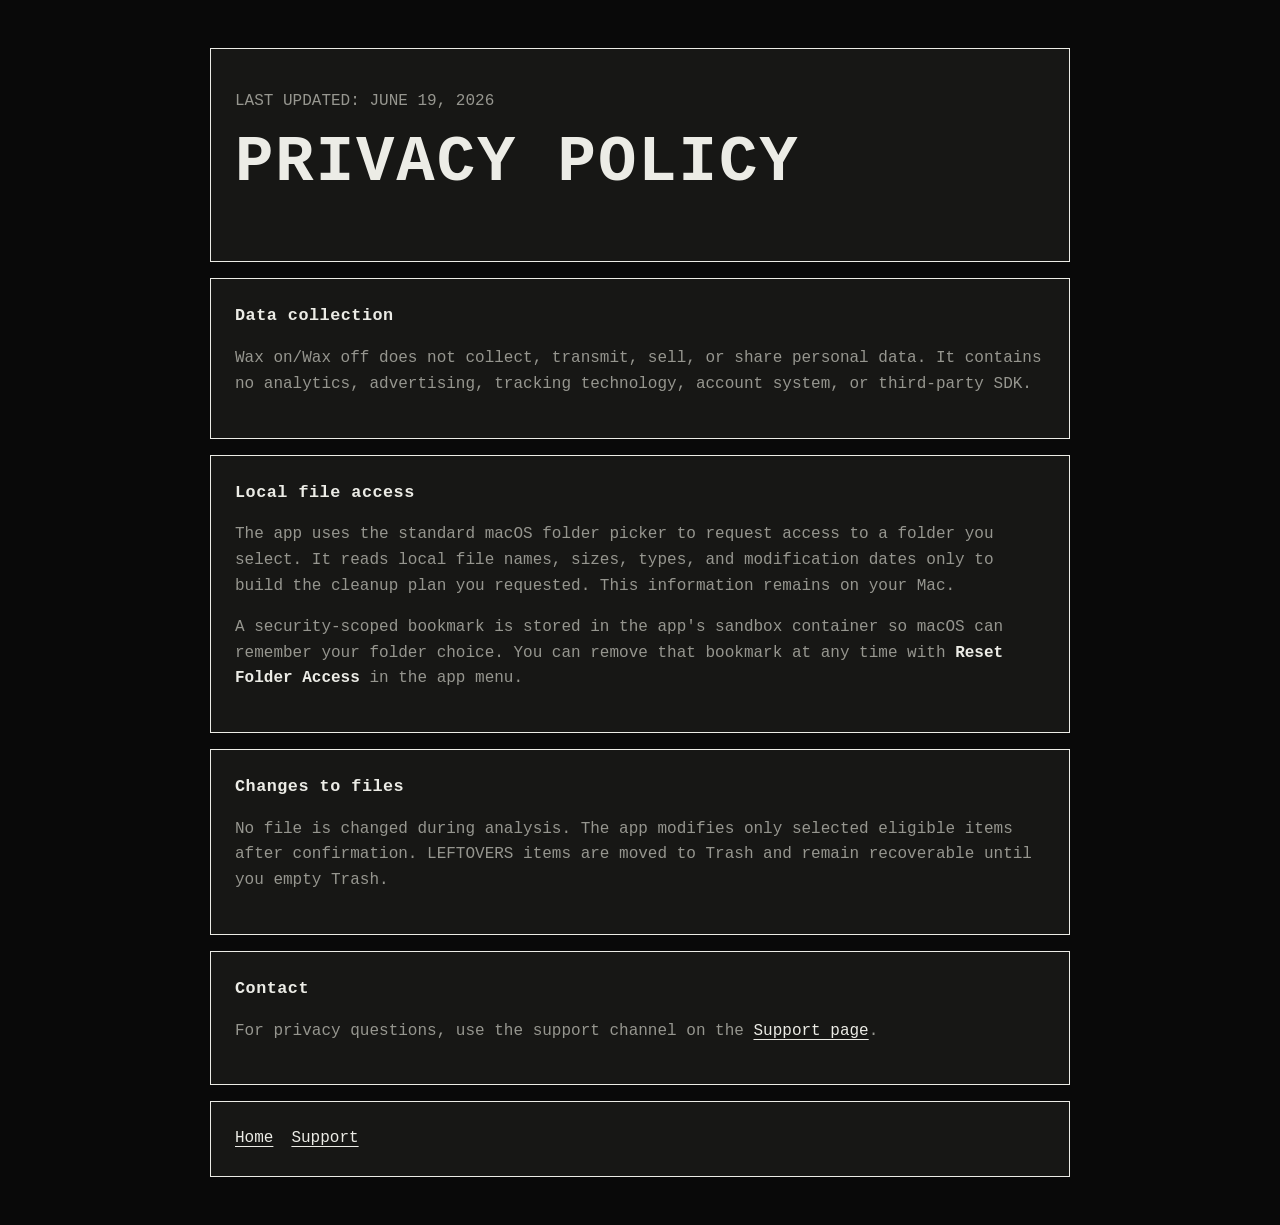
==== docs/privacy.html @ 549b6d65 "Rebuild as sandboxed Mac App Store app" ====
<!doctype html>
<html lang="en">
<head>
  <meta charset="utf-8">
  <meta name="viewport" content="width=device-width, initial-scale=1">
  <title>Privacy Policy — Wax on/Wax off</title>
  <link rel="stylesheet" href="styles.css">
</head>
<body>
  <main>
    <header><p>LAST UPDATED: JUNE 19, 2026</p><h1>PRIVACY POLICY</h1></header>
    <section>
      <h2>Data collection</h2>
      <p>Wax on/Wax off does not collect, transmit, sell, or share personal data. It contains no analytics, advertising, tracking technology, account system, or third-party SDK.</p>
    </section>
    <section>
      <h2>Local file access</h2>
      <p>The app uses the standard macOS folder picker to request access to a folder you select. It reads local file names, sizes, types, and modification dates only to build the cleanup plan you requested. This information remains on your Mac.</p>
      <p>A security-scoped bookmark is stored in the app's sandbox container so macOS can remember your folder choice. You can remove that bookmark at any time with <strong>Reset Folder Access</strong> in the app menu.</p>
    </section>
    <section>
      <h2>Changes to files</h2>
      <p>No file is changed during analysis. The app modifies only selected eligible items after confirmation. LEFTOVERS items are moved to Trash and remain recoverable until you empty Trash.</p>
    </section>
    <section>
      <h2>Contact</h2>
      <p>For privacy questions, use the support channel on the <a href="support.html">Support page</a>.</p>
    </section>
    <section><nav><a href="index.html">Home</a><a href="support.html">Support</a></nav></section>
  </main>
</body>
</html>
---- docs/styles.css ----
:root {
  color-scheme: dark;
  --background: #090909;
  --panel: #171715;
  --ink: #ecece6;
  --muted: #96968f;
}

* { box-sizing: border-box; }

body {
  margin: 0;
  background: var(--background);
  color: var(--ink);
  font-family: ui-monospace, SFMono-Regular, Menlo, Monaco, Consolas, monospace;
  line-height: 1.6;
}

main {
  width: min(860px, calc(100% - 32px));
  margin: 48px auto;
}

header, section {
  border: 1px solid var(--ink);
  background: var(--panel);
  padding: 24px;
  margin-bottom: 16px;
}

h1, h2 { margin-top: 0; letter-spacing: .03em; }
h1 { font-size: clamp(2rem, 6vw, 4rem); line-height: 1; }
h2 { font-size: 1.05rem; }
p, li { color: var(--muted); }
strong, a { color: var(--ink); }
a { text-underline-offset: 4px; }

.modes {
  display: grid;
  grid-template-columns: repeat(4, 1fr);
  gap: 8px;
  margin: 24px 0;
}

.modes span {
  border: 1px solid var(--ink);
  padding: 10px;
  text-align: center;
  font-weight: 700;
}

nav { display: flex; flex-wrap: wrap; gap: 18px; }

@media (max-width: 620px) {
  .modes { grid-template-columns: repeat(2, 1fr); }
  main { margin-top: 16px; }
}
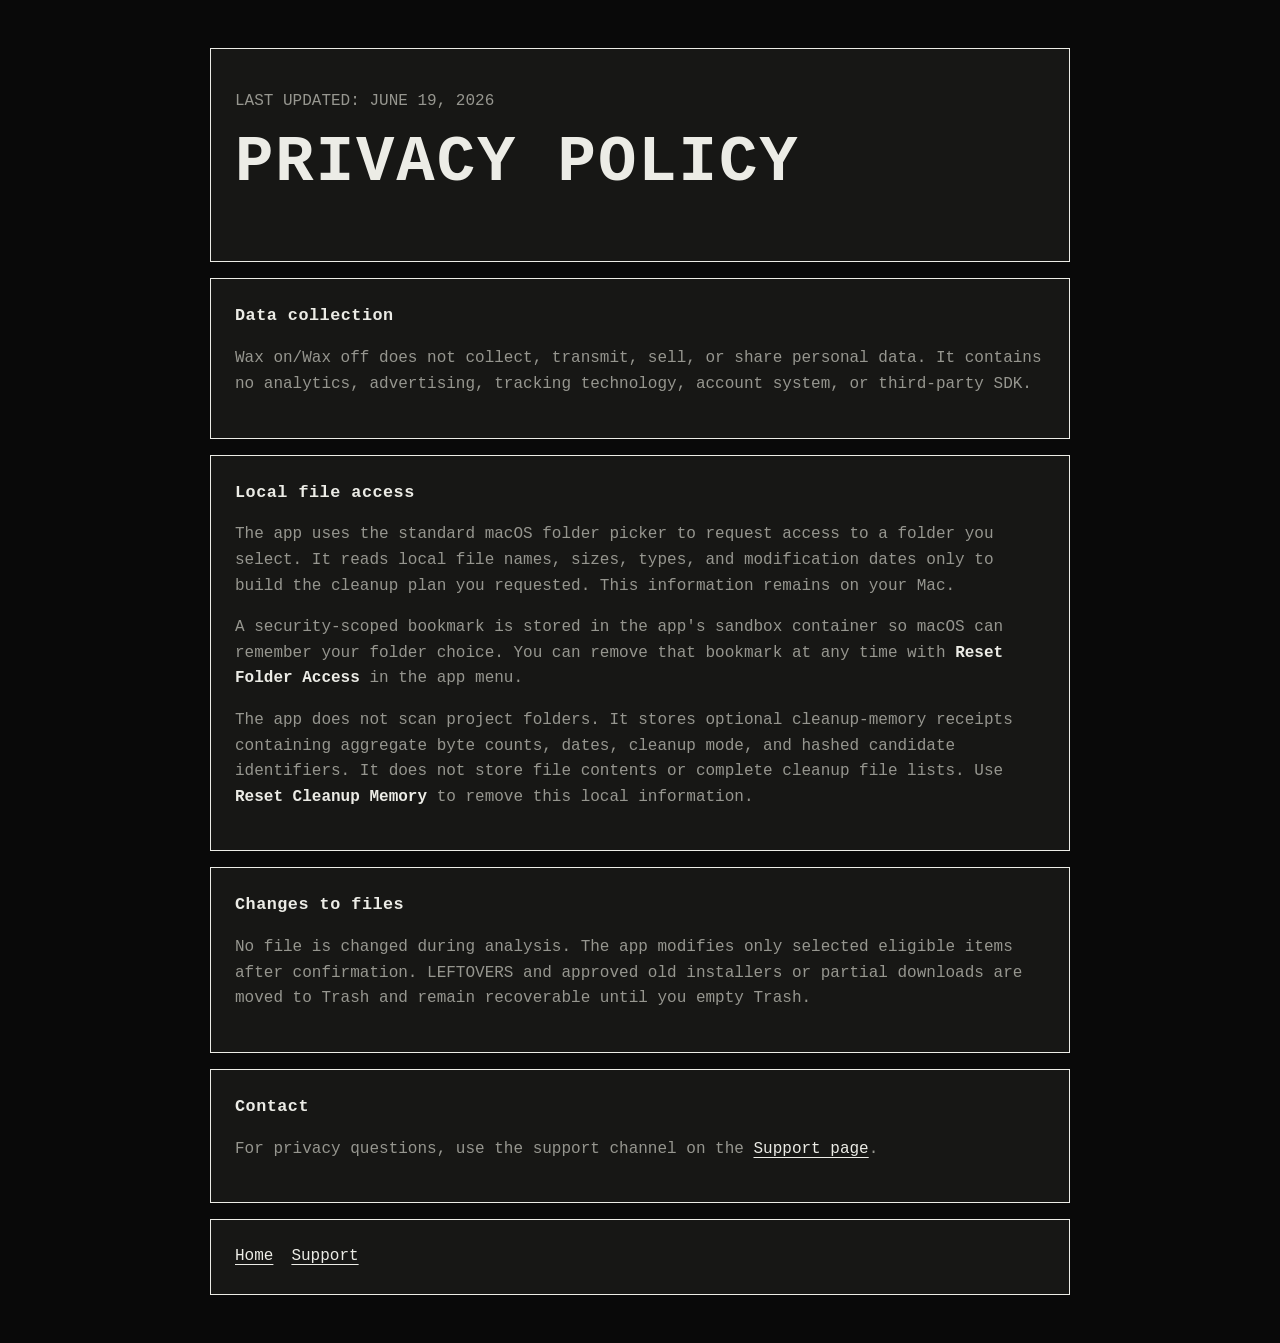
==== commit 9b6b0592: "Fix admin-auth review issue for build 14" ====
--- a/docs/privacy.html
+++ b/docs/privacy.html
@@ -17,10 +17,11 @@
       <h2>Local file access</h2>
       <p>The app uses the standard macOS folder picker to request access to a folder you select. It reads local file names, sizes, types, and modification dates only to build the cleanup plan you requested. This information remains on your Mac.</p>
       <p>A security-scoped bookmark is stored in the app's sandbox container so macOS can remember your folder choice. You can remove that bookmark at any time with <strong>Reset Folder Access</strong> in the app menu.</p>
+      <p>The app does not scan project folders. It stores optional cleanup-memory receipts containing aggregate byte counts, dates, cleanup mode, and hashed candidate identifiers. It does not store file contents or complete cleanup file lists. Use <strong>Reset Cleanup Memory</strong> to remove this local information.</p>
     </section>
     <section>
       <h2>Changes to files</h2>
-      <p>No file is changed during analysis. The app modifies only selected eligible items after confirmation. LEFTOVERS items are moved to Trash and remain recoverable until you empty Trash.</p>
+      <p>No file is changed during analysis. The app modifies only selected eligible items after confirmation. LEFTOVERS and approved old installers or partial downloads are moved to Trash and remain recoverable until you empty Trash.</p>
     </section>
     <section>
       <h2>Contact</h2>
@@ -30,4 +31,3 @@
   </main>
 </body>
 </html>
-
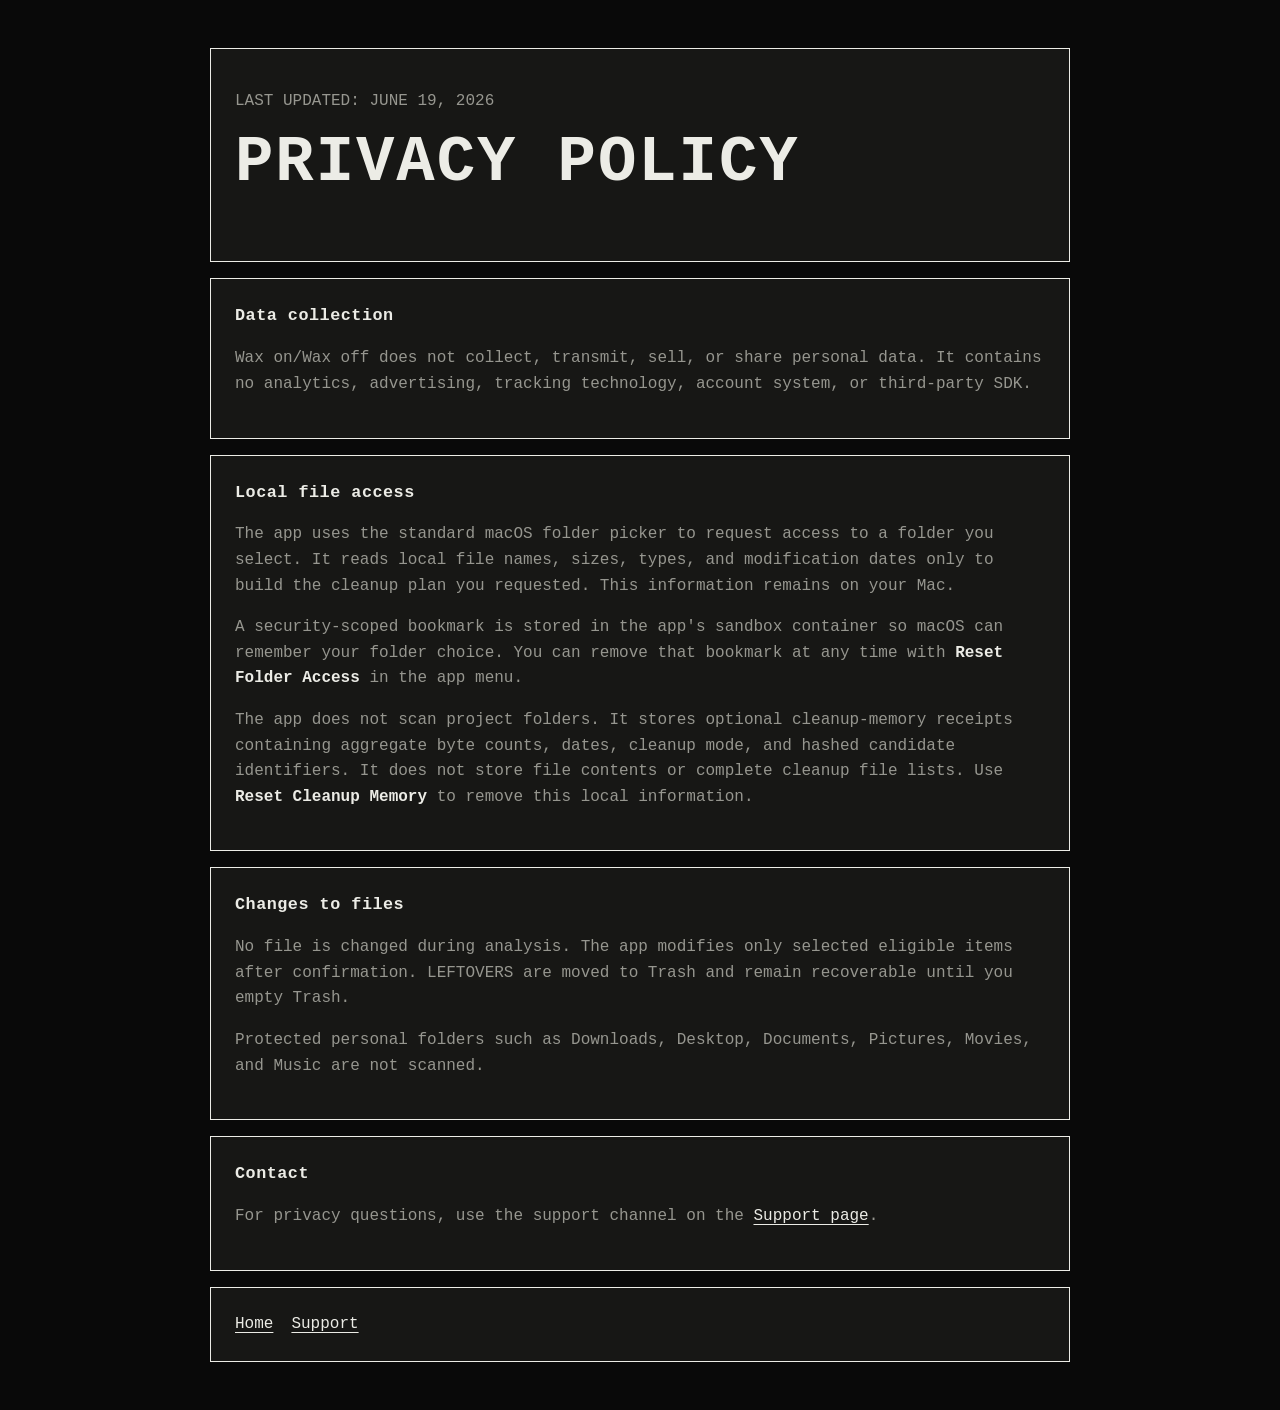
==== commit 6d095f4a: "Remove protected folder scans" ====
--- a/docs/privacy.html
+++ b/docs/privacy.html
@@ -21,7 +21,8 @@
     </section>
     <section>
       <h2>Changes to files</h2>
-      <p>No file is changed during analysis. The app modifies only selected eligible items after confirmation. LEFTOVERS and approved old installers or partial downloads are moved to Trash and remain recoverable until you empty Trash.</p>
+      <p>No file is changed during analysis. The app modifies only selected eligible items after confirmation. LEFTOVERS are moved to Trash and remain recoverable until you empty Trash.</p>
+      <p>Protected personal folders such as Downloads, Desktop, Documents, Pictures, Movies, and Music are not scanned.</p>
     </section>
     <section>
       <h2>Contact</h2>
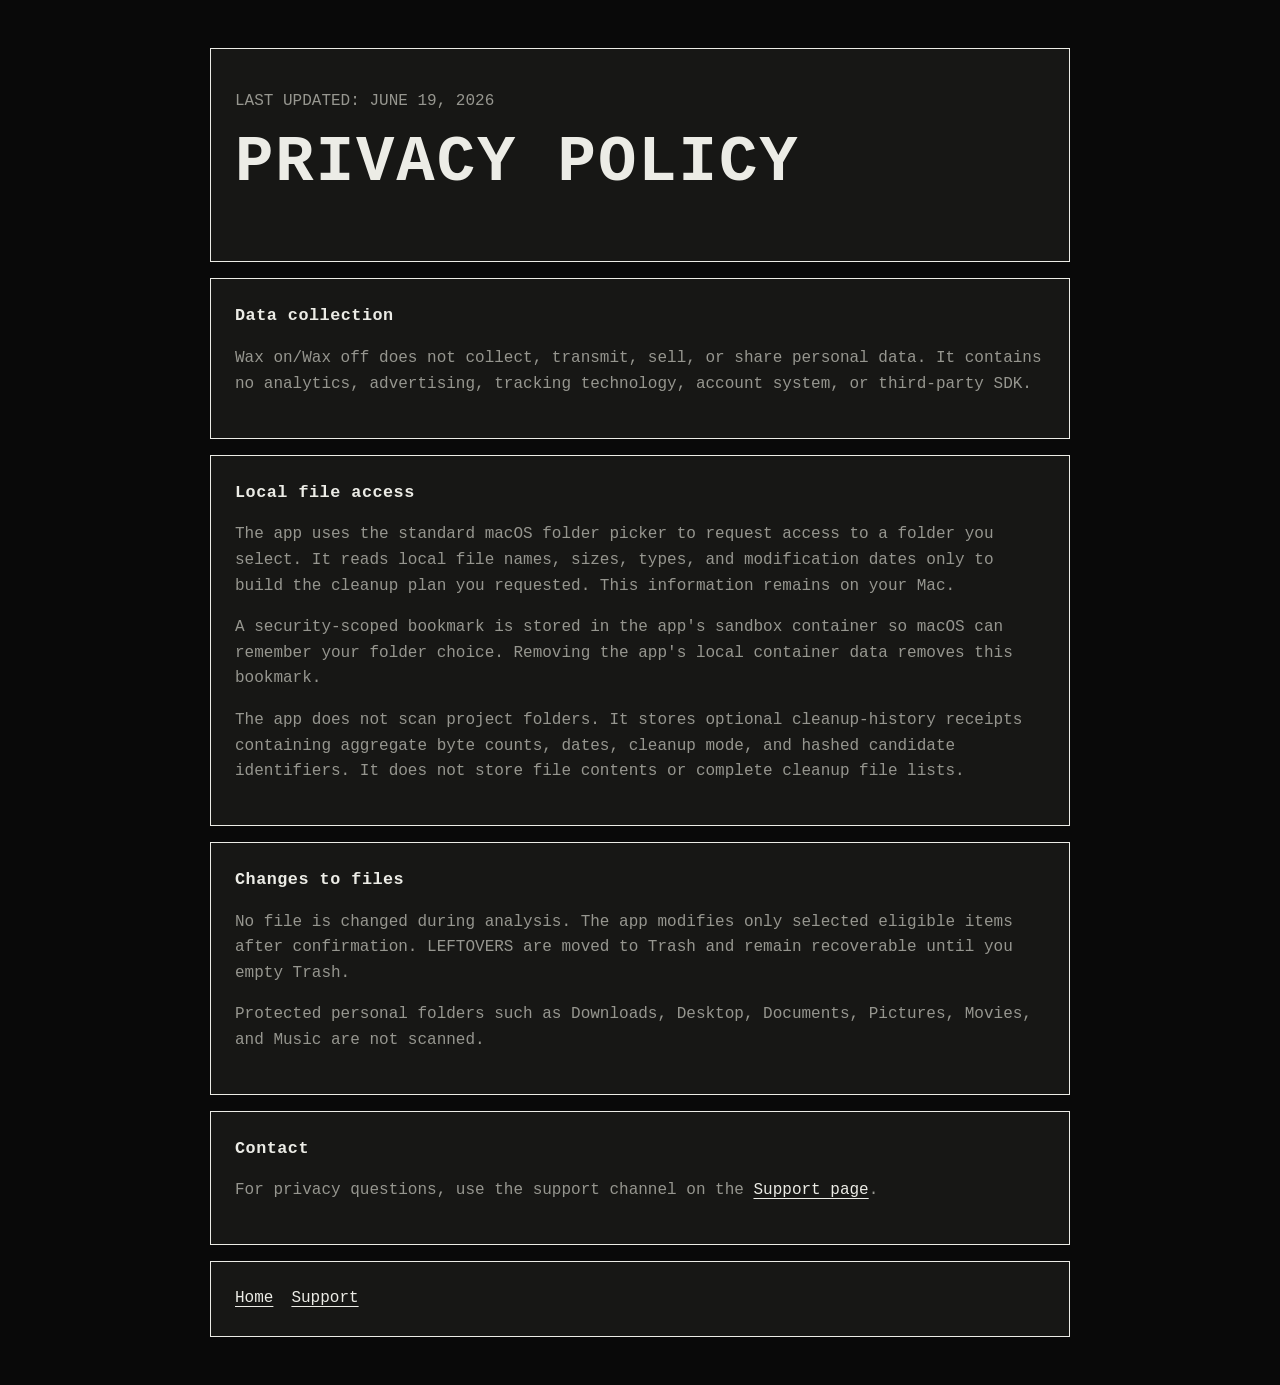
==== commit cf0518f3: "Update support page contact details" ====
--- a/docs/privacy.html
+++ b/docs/privacy.html
@@ -16,8 +16,8 @@
     <section>
       <h2>Local file access</h2>
       <p>The app uses the standard macOS folder picker to request access to a folder you select. It reads local file names, sizes, types, and modification dates only to build the cleanup plan you requested. This information remains on your Mac.</p>
-      <p>A security-scoped bookmark is stored in the app's sandbox container so macOS can remember your folder choice. You can remove that bookmark at any time with <strong>Reset Folder Access</strong> in the app menu.</p>
-      <p>The app does not scan project folders. It stores optional cleanup-memory receipts containing aggregate byte counts, dates, cleanup mode, and hashed candidate identifiers. It does not store file contents or complete cleanup file lists. Use <strong>Reset Cleanup Memory</strong> to remove this local information.</p>
+      <p>A security-scoped bookmark is stored in the app's sandbox container so macOS can remember your folder choice. Removing the app's local container data removes this bookmark.</p>
+      <p>The app does not scan project folders. It stores optional cleanup-history receipts containing aggregate byte counts, dates, cleanup mode, and hashed candidate identifiers. It does not store file contents or complete cleanup file lists.</p>
     </section>
     <section>
       <h2>Changes to files</h2>
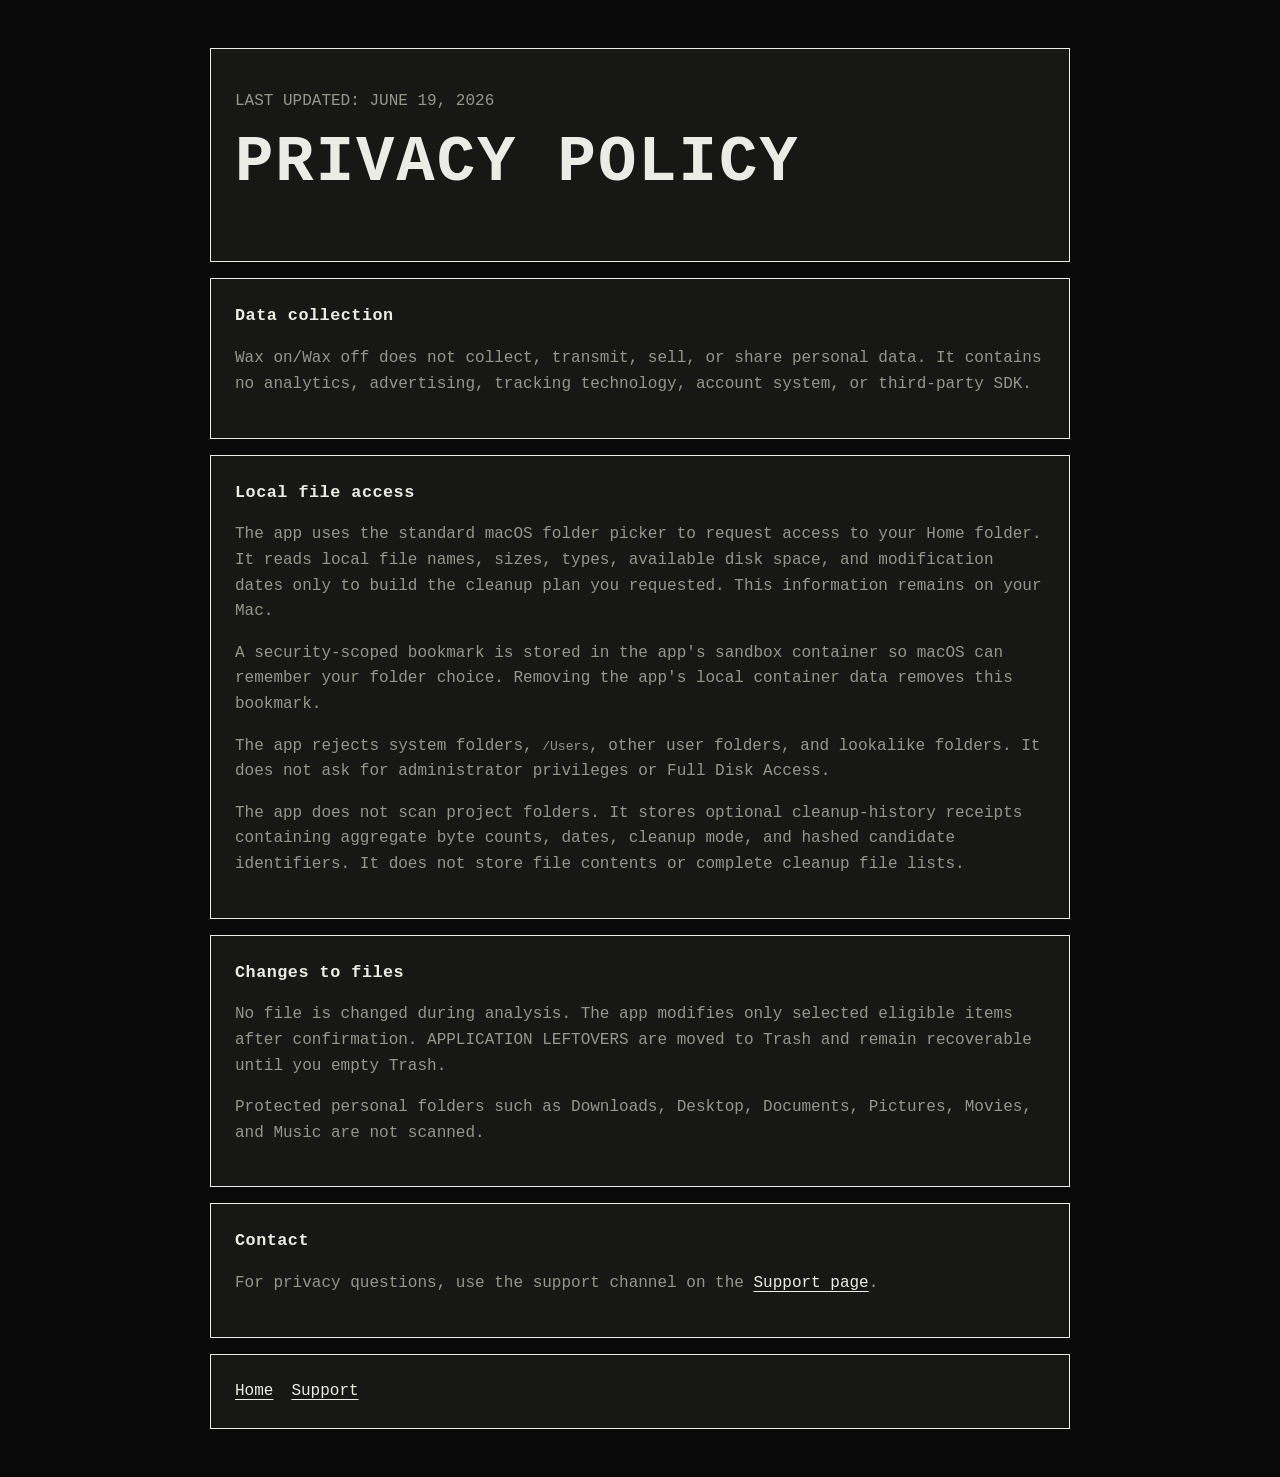
==== commit 5bb83e69: "Finalize App Review fixes" ====
--- a/docs/privacy.html
+++ b/docs/privacy.html
@@ -15,13 +15,14 @@
     </section>
     <section>
       <h2>Local file access</h2>
-      <p>The app uses the standard macOS folder picker to request access to a folder you select. It reads local file names, sizes, types, and modification dates only to build the cleanup plan you requested. This information remains on your Mac.</p>
+      <p>The app uses the standard macOS folder picker to request access to your Home folder. It reads local file names, sizes, types, available disk space, and modification dates only to build the cleanup plan you requested. This information remains on your Mac.</p>
       <p>A security-scoped bookmark is stored in the app's sandbox container so macOS can remember your folder choice. Removing the app's local container data removes this bookmark.</p>
+      <p>The app rejects system folders, <code>/Users</code>, other user folders, and lookalike folders. It does not ask for administrator privileges or Full Disk Access.</p>
       <p>The app does not scan project folders. It stores optional cleanup-history receipts containing aggregate byte counts, dates, cleanup mode, and hashed candidate identifiers. It does not store file contents or complete cleanup file lists.</p>
     </section>
     <section>
       <h2>Changes to files</h2>
-      <p>No file is changed during analysis. The app modifies only selected eligible items after confirmation. LEFTOVERS are moved to Trash and remain recoverable until you empty Trash.</p>
+      <p>No file is changed during analysis. The app modifies only selected eligible items after confirmation. APPLICATION LEFTOVERS are moved to Trash and remain recoverable until you empty Trash.</p>
       <p>Protected personal folders such as Downloads, Desktop, Documents, Pictures, Movies, and Music are not scanned.</p>
     </section>
     <section>
--- a/docs/styles.css
+++ b/docs/styles.css
@@ -35,6 +35,14 @@
 strong, a { color: var(--ink); }
 a { text-underline-offset: 4px; }
 
+.button-link {
+  display: inline-block;
+  border: 1px solid var(--ink);
+  padding: 10px 14px;
+  font-weight: 700;
+  text-decoration: none;
+}
+
 .modes {
   display: grid;
   grid-template-columns: repeat(4, 1fr);
@@ -55,4 +63,3 @@
   .modes { grid-template-columns: repeat(2, 1fr); }
   main { margin-top: 16px; }
 }
-
